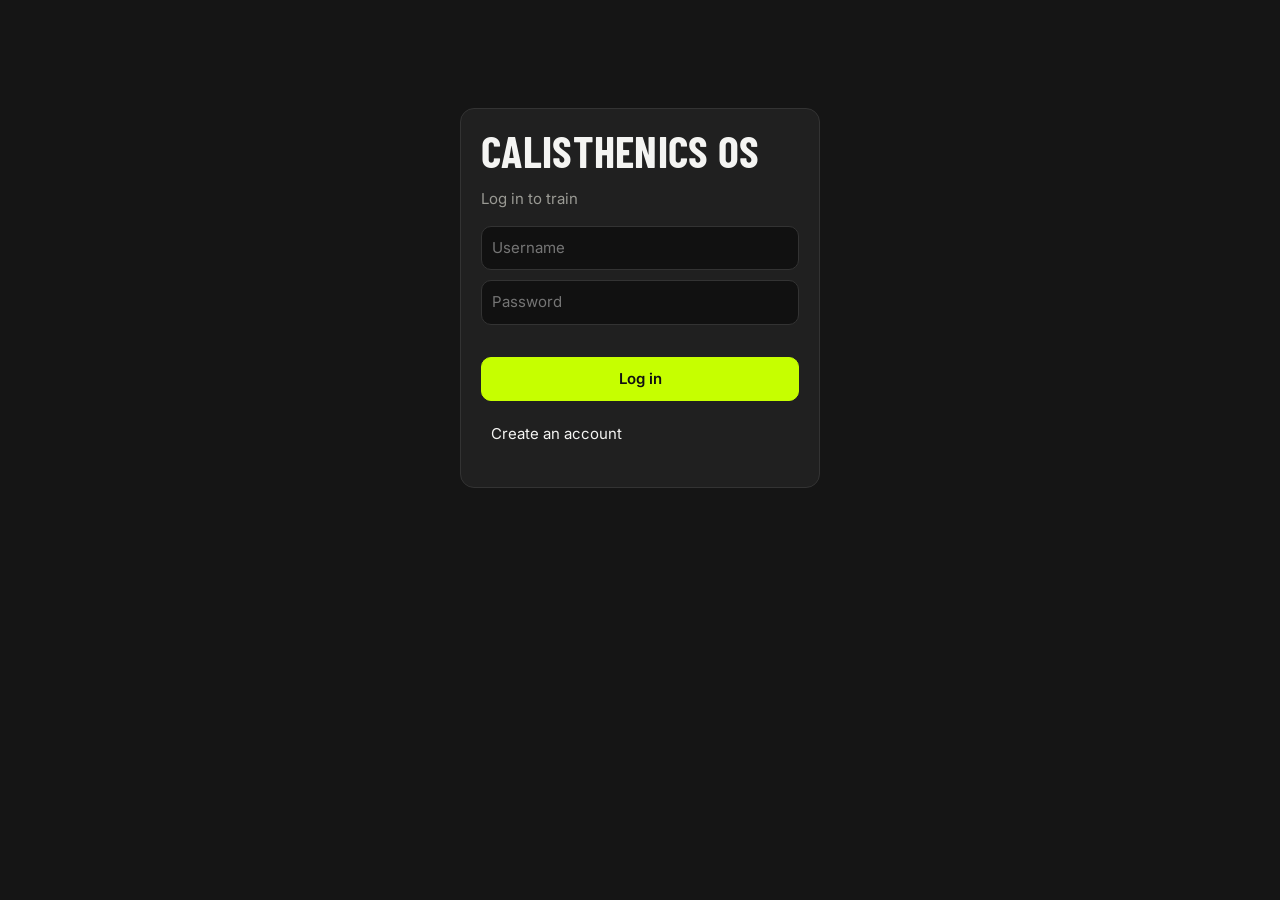
==== index.html @ ed09b79f "add file" ====
<!DOCTYPE html>
<html lang="en"><head><meta charset="utf-8">
<link href="https://fonts.googleapis.com/css2?family=Barlow+Condensed:wght@600;700&family=Inter:wght@400;600&display=swap" rel="stylesheet">
<style>
:root{--bg:#151515;--card:#202020;--line:#333;--tx:#f4f4f2;--mut:#9a9a94;--ac:#c6ff00;--r:14px}
*{box-sizing:border-box}body{margin:0;background:var(--bg);color:var(--tx);font:15px/1.5 Inter,system-ui,sans-serif}
h1,h2,h3{font-family:'Barlow Condensed',Impact,sans-serif;margin:0;letter-spacing:.3px}
h1{font-size:44px;line-height:1}h2{font-size:26px;margin-bottom:12px}
button,input,select,textarea{font:inherit;color:inherit}
button{background:var(--card);border:1px solid var(--line);border-radius:10px;padding:10px 16px;min-height:44px;cursor:pointer;transition:.15s}
button:hover{border-color:var(--ac)}button.p{background:var(--ac);color:#111;border-color:var(--ac);font-weight:600}
button.sm{min-height:36px;padding:4px 10px}button:focus-visible,input:focus-visible,select:focus-visible{outline:2px solid var(--ac);outline-offset:2px}
input,select{background:#111;border:1px solid var(--line);border-radius:10px;padding:10px;min-height:44px;width:100%}
.card{background:var(--card);border:1px solid var(--line);border-radius:var(--r);padding:18px;margin-bottom:14px}
.mut{color:var(--mut)}.grid{display:grid;grid-template-columns:repeat(auto-fit,minmax(130px,1fr));gap:12px}
.stat b{display:block;font:700 34px 'Barlow Condensed',sans-serif;color:var(--ac)}
.bar{height:10px;background:#111;border-radius:9px;overflow:hidden}.bar i{display:block;height:100%;background:var(--ac);transition:width .5s}
#app{display:flex;min-height:100vh}nav{width:210px;padding:20px 12px;border-right:1px solid var(--line);position:sticky;top:0;height:100vh}
nav h3{font-size:24px;color:var(--ac);padding:0 10px 14px}nav button{display:block;width:100%;text-align:left;border:0;background:none;margin-bottom:4px}
nav button.on{background:var(--card);color:var(--ac)}main{flex:1;padding:24px;max-width:900px;margin:0 auto;width:100%}
.ex{display:flex;align-items:center;gap:12px;padding:12px 0;border-top:1px solid var(--line)}
.ck{width:30px;height:30px;border-radius:50%;border:2px solid var(--mut);flex:none;display:grid;place-items:center;background:none;padding:0}
.ck.d{background:var(--ac);border-color:var(--ac);color:#111;font-weight:700}.done{color:var(--mut)}
.week{display:flex;gap:8px;align-items:flex-end;height:90px}.week div{flex:1;text-align:center;font-size:12px}.week i{display:block;background:var(--ac);border-radius:5px 5px 0 0;min-height:3px}
.row{display:grid;grid-template-columns:2fr 1fr 1fr 1fr 1fr;gap:6px;margin-bottom:6px}.row.h{font-size:12px;color:var(--mut)}
.err{color:#ff6b6b;min-height:22px}#auth{max-width:360px;margin:12vh auto;padding:20px}#auth input{margin-bottom:10px}
@media(max-width:700px){#app{flex-direction:column-reverse}nav{width:100%;height:auto;position:fixed;bottom:0;left:0;right:0;display:flex;background:var(--bg);border:0;border-top:1px solid var(--line);padding:6px;z-index:5;overflow-x:auto}
nav h3{display:none}nav button{text-align:center;flex:1;margin:0;font-size:12px;padding:6px 4px}main{padding:16px 14px 90px}h1{font-size:36px}}
@media(prefers-reduced-motion:reduce){*{transition:none!important}}
</style></head><body><div id="root"></div>
<script>
const $=s=>document.querySelector(s),esc=s=>String(s).replace(/[&<>"]/g,c=>({'&':'&amp;','<':'&lt;','>':'&gt;','"':'&quot;'}[c]));
const DAYS=['Mon','Tue','Wed','Thu','Fri','Sat','Sun'];
const iso=d=>d.getFullYear()+'-'+String(d.getMonth()+1).padStart(2,'0')+'-'+String(d.getDate()).padStart(2,'0');
const TODAY=iso(new Date()),TDAY=DAYS[(new Date().getDay()+6)%7];
let S={tok:sessionStorage.getItem('t'),user:null,role:null,view:'Dashboard',routines:[],logs:[],stats:null,users:[],edit:null,reg:false,err:''};
function call(a,d){return new Promise((res,rej)=>google.script.run.withSuccessHandler(r=>{
 if(!r.ok){if(r.error==='SESSION'){out();return rej(new Error('Session expired. Log in again.'))}return rej(new Error(r.error))}res(r.data)}).withFailureHandler(e=>rej(e)).api(a,S.tok,d))}
function out(){S.tok=null;S.user=null;sessionStorage.removeItem('t');render()}
function enter(r){S.tok=r.token;S.user=r.username;S.role=r.role;sessionStorage.setItem('t',r.token);S.err='';load()}
async function load(){try{const[me,ro,lg,st]=await Promise.all([call('me'),call('routines'),call('logs',{date:TODAY}),call('stats',{today:TODAY})]);
 S.user=me.username;S.role=me.role;S.routines=ro;S.logs=lg;S.stats=st;if(S.role==='admin')S.users=await call('admin_users');render()}catch(e){S.err=e.message;render()}}
const todayRoutines=()=>S.routines.filter(r=>r.day===TDAY&&r.exercises.length);
const isDone=(rid,i)=>S.logs.some(l=>l.routineId===rid&&l.idx===i);
function prog(){let t=0,d=0;todayRoutines().forEach(r=>r.exercises.forEach((e,i)=>{t++;if(isDone(r.id,i))d++}));return{t,d,p:t?Math.round(d/t*100):0}}
function render(){
 if(!S.tok){$('#root').innerHTML=`<form id="auth" class="card"><h1>CALISTHENICS OS</h1><p class="mut">${S.reg?'Create your account':'Log in to train'}</p>
 <input name="username" placeholder="Username" autocomplete="username" required><input name="password" type="password" placeholder="Password" autocomplete="${S.reg?'new':'current'}-password" required>
 ${S.reg?'<input name="confirm" type="password" placeholder="Confirm password" required>':''}<div class="err">${esc(S.err)}</div>
 <button class="p" style="width:100%">${S.reg?'Create account':'Log in'}</button><p><button type="button" class="sm" id="sw" style="border:0;background:none">${S.reg?'I have an account':'Create an account'}</button></p></form>`;
 $('#sw').onclick=()=>{S.reg=!S.reg;S.err='';render()};
 $('#auth').onsubmit=async e=>{e.preventDefault();const d=Object.fromEntries(new FormData(e.target));try{enter(await call(S.reg?'register':'login',d))}catch(x){S.err=x.message;render()}};return}
 if(!S.user){$('#root').innerHTML='<main><p class="mut">Loading…</p><p class="err">'+esc(S.err)+'</p></main>';load();return}
 const views=['Dashboard','My Workout','Daily Routine','Profile'].concat(S.role==='admin'?['Admin']:[]);
 $('#root').innerHTML=`<div id="app"><nav><h3>CALISTHENICS OS</h3>${views.map(v=>`<button class="${v===S.view?'on':''}" data-v="${v}">${v}</button>`).join('')}</nav><main>${V[S.view]()}</main></div>`;
 document.querySelectorAll('nav [data-v]').forEach(b=>b.onclick=()=>{S.view=b.dataset.v;S.edit=null;render()});
 document.querySelectorAll('[data-a]').forEach(b=>b.onclick=()=>H[b.dataset.a](b.dataset));
}
const bar=()=>{const p=prog();return`<p>Daily routine: ${p.d} / ${p.t} completed · ${p.p}%</p><div class="bar"><i style="width:${p.p}%"></i></div>`};
const V={
Dashboard(){const h=new Date().getHours(),g=h<12?'Good morning':h<18?'Good afternoon':'Good evening',s=S.stats,rs=todayRoutines();
 const ex=rs.reduce((n,r)=>n+r.exercises.length,0),sets=rs.reduce((n,r)=>n+r.exercises.reduce((a,e)=>a+e.sets,0),0);
 const mx=Math.max(1,...s.week.map(w=>w.n));
 return`<h1>${g}, ${esc(S.user)}</h1><p class="mut">${new Date().toDateString()}. Show up, do the work.</p>
 <div class="card"><h2>${rs.length?esc(rs.map(r=>r.name).join(' + ')):'Rest day'}</h2><p class="mut">${ex} exercises · ${sets} sets · about ${Math.round(sets*2.5)} min</p>${bar()}<p><button class="p" data-a="go">${rs.length?(prog().d?'Continue workout':'Start workout'):'Plan a routine'}</button></p></div>
 <div class="grid">${[['Workouts',s.workouts],['Streak (days)',s.streak],['Training days',s.days],['Total sets',s.sets],['Total reps',s.reps],['Weekly consistency',s.consistency+'%']].map(x=>`<div class="card stat"><b>${x[1]}</b>${x[0]}</div>`).join('')}</div>
 <div class="card"><h2>This week</h2><div class="week">${s.week.map(w=>`<div><i style="height:${w.n/mx*70}px"></i>${DAYS[(new Date(w.date+'T12:00').getDay()+6)%7]}</div>`).join('')}</div></div>`},
'My Workout'(){const rs=todayRoutines();if(!rs.length)return`<h1>My workout</h1><div class="card">Nothing scheduled for ${TDAY}. Assign a routine to this day under Daily Routine.</div>`;
 return`<h1>My workout</h1>${rs.map(r=>`<div class="card"><h2>${esc(r.name)}</h2>${r.exercises.map((e,i)=>`<div class="ex"><button class="ck ${isDone(r.id,i)?'d':''}" data-a="tg" data-r="${r.id}" data-i="${i}" aria-label="Mark ${esc(e.name)} done">${isDone(r.id,i)?'✓':''}</button>
 <div class="${isDone(r.id,i)?'done':''}"><b>${esc(e.name)}</b><br><span class="mut">${e.sets} × ${e.reps}${e.unit==='sec'?' sec':' reps'} · rest ${e.rest}s${e.note?' · '+esc(e.note):''}</span></div></div>`).join('')}</div>`).join('')}<div class="card">${bar()}</div>`},
'Daily Routine'(){const e=S.edit;if(e)return`<h1>Edit routine</h1><div class="card"><input id="rn" value="${esc(e.name)}" placeholder="Routine name"><p><select id="rd"><option value="">No weekday</option>${DAYS.map(d=>`<option ${d===e.day?'selected':''}>${d}</option>`).join('')}</select></p>
 <div class="row h"><span>Exercise</span><span>Sets</span><span>Reps/sec</span><span>Unit</span><span>Rest s</span></div>
 ${e.exercises.map((x,i)=>`<div class="row"><input data-f="name" data-i="${i}" value="${esc(x.name)}"><input data-f="sets" data-i="${i}" type="number" value="${x.sets}"><input data-f="reps" data-i="${i}" type="number" value="${x.reps}">
 <select data-f="unit" data-i="${i}"><option ${x.unit==='reps'?'selected':''}>reps</option><option ${x.unit==='sec'?'selected':''}>sec</option></select><input data-f="rest" data-i="${i}" type="number" value="${x.rest}"></div>
 <div class="row" style="grid-template-columns:1fr auto auto auto"><input data-f="note" data-i="${i}" placeholder="Notes" value="${esc(x.note||'')}"><button class="sm" data-a="up" data-i="${i}" aria-label="Move up">↑</button><button class="sm" data-a="dn" data-i="${i}" aria-label="Move down">↓</button><button class="sm" data-a="rm" data-i="${i}">Remove</button></div>`).join('')}
 <p><button data-a="ax">Add exercise</button> <button class="p" data-a="sv">Save routine</button> <button data-a="cx">Cancel</button></p><div class="err">${esc(S.err)}</div></div>`;
 return`<h1>Daily routine</h1><p><button class="p" data-a="nw">New routine</button></p>${S.routines.map(r=>`<div class="card"><h2>${esc(r.name)}</h2><p class="mut">${r.day||'Unassigned'} · ${r.exercises.length} exercises</p>
 <button class="sm" data-a="ed" data-id="${r.id}">Edit</button> <button class="sm" data-a="dp" data-id="${r.id}">Duplicate</button> <button class="sm" data-a="dl" data-id="${r.id}">Delete</button></div>`).join('')}`},
Profile(){return`<h1>Profile</h1><div class="card"><p>Signed in as <b>${esc(S.user)}</b>${S.role==='admin'?' (admin)':''}</p><input id="np" type="password" placeholder="New password (8+ characters)"><p><button data-a="pw">Change password</button> <button class="p" data-a="lo">Log out</button></p><div class="err">${esc(S.err)}</div></div>`},
Admin(){return`<h1>Admin</h1>${S.users.map(u=>`<div class="card"><b>${esc(u.username)}</b> <span class="mut">${u.role} · ${u.sets} logged exercises · ${u.active?'active':'deactivated'}</span>${u.role==='admin'?'':`<p><button class="sm" data-a="ac" data-u="${esc(u.username)}" data-on="${u.active?'':'1'}">${u.active?'Deactivate':'Activate'}</button> <button class="sm" data-a="rp" data-u="${esc(u.username)}">Reset password</button></p>`}</div>`).join('')}
 <p class="mut">Default templates for new users live in the Routines sheet under username _template.</p>`}};
function grab(){if(!S.edit)return;S.edit.name=$('#rn').value;S.edit.day=$('#rd').value;document.querySelectorAll('[data-f]').forEach(i=>S.edit.exercises[+i.dataset.i][i.dataset.f]=i.type==='number'?+i.value:i.value)}
const H={
go(){S.view=todayRoutines().length?'My Workout':'Daily Routine';render()},
async tg(d){try{await call('toggle',{date:TODAY,routineId:d.r,idx:+d.i});S.logs=await call('logs',{date:TODAY});S.stats=await call('stats',{today:TODAY});render()}catch(e){alert(e.message)}},
nw(){S.edit={name:'New routine',day:'',exercises:[{name:'Push-ups',sets:3,reps:10,unit:'reps',rest:60,note:''}]};S.err='';render()},
ed(d){S.edit=JSON.parse(JSON.stringify(S.routines.find(r=>r.id===d.id)));S.err='';render()},
ax(){grab();S.edit.exercises.push({name:'',sets:3,reps:10,unit:'reps',rest:60,note:''});render()},
rm(d){grab();S.edit.exercises.splice(+d.i,1);render()},
up(d){grab();const a=S.edit.exercises,i=+d.i;if(i>0)[a[i-1],a[i]]=[a[i],a[i-1]];render()},
dn(d){grab();const a=S.edit.exercises,i=+d.i;if(i<a.length-1)[a[i+1],a[i]]=[a[i],a[i+1]];render()},
cx(){S.edit=null;render()},
async sv(){grab();try{await call('routine_save',S.edit);S.edit=null;await load()}catch(e){S.err=e.message;render()}},
async dp(d){await call('routine_duplicate',{id:d.id});load()},
async dl(d){if(confirm('Delete this routine?')){await call('routine_delete',{id:d.id});load()}},
async lo(){try{await call('logout')}catch(e){}out()},
async pw(){try{await call('change_pw',{password:$('#np').value});S.err='Password changed.'}catch(e){S.err=e.message}render()},
async ac(d){await call('admin_active',{username:d.u,active:!!d.on});load()},
async rp(d){const p=prompt('New password for '+d.u+' (8+ characters)');if(p){try{await call('admin_reset',{username:d.u,password:p});alert('Password reset.')}catch(e){alert(e.message)}}}};
S.tok?load():render();
</script></body></html>
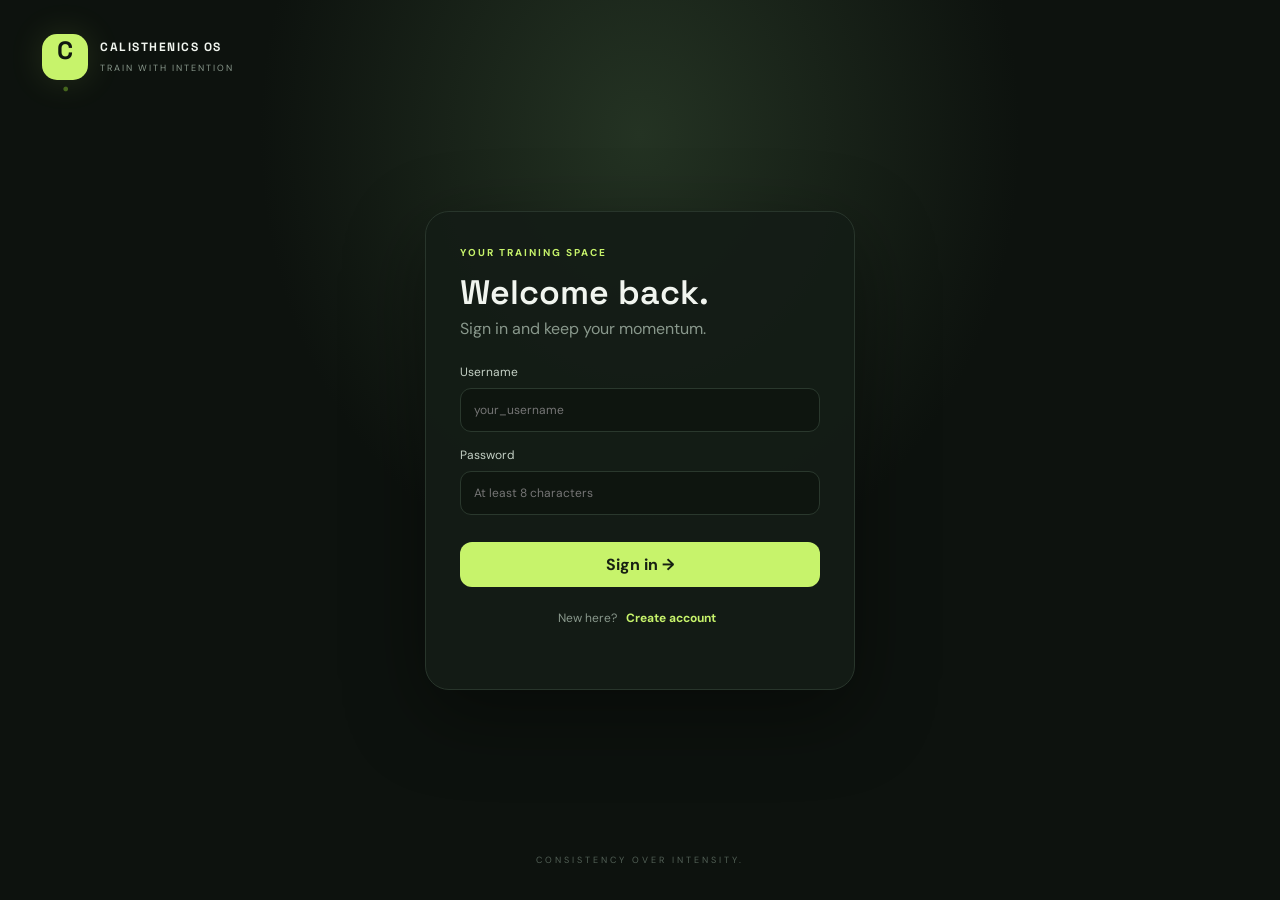
==== commit 1c02cf82: "new project" ====
--- a/index.html
+++ b/index.html
@@ -1,101 +1,62 @@
-<!DOCTYPE html>
-<html lang="en"><head><meta charset="utf-8">
-<link href="https://fonts.googleapis.com/css2?family=Barlow+Condensed:wght@600;700&family=Inter:wght@400;600&display=swap" rel="stylesheet">
-<style>
-:root{--bg:#151515;--card:#202020;--line:#333;--tx:#f4f4f2;--mut:#9a9a94;--ac:#c6ff00;--r:14px}
-*{box-sizing:border-box}body{margin:0;background:var(--bg);color:var(--tx);font:15px/1.5 Inter,system-ui,sans-serif}
-h1,h2,h3{font-family:'Barlow Condensed',Impact,sans-serif;margin:0;letter-spacing:.3px}
-h1{font-size:44px;line-height:1}h2{font-size:26px;margin-bottom:12px}
-button,input,select,textarea{font:inherit;color:inherit}
-button{background:var(--card);border:1px solid var(--line);border-radius:10px;padding:10px 16px;min-height:44px;cursor:pointer;transition:.15s}
-button:hover{border-color:var(--ac)}button.p{background:var(--ac);color:#111;border-color:var(--ac);font-weight:600}
-button.sm{min-height:36px;padding:4px 10px}button:focus-visible,input:focus-visible,select:focus-visible{outline:2px solid var(--ac);outline-offset:2px}
-input,select{background:#111;border:1px solid var(--line);border-radius:10px;padding:10px;min-height:44px;width:100%}
-.card{background:var(--card);border:1px solid var(--line);border-radius:var(--r);padding:18px;margin-bottom:14px}
-.mut{color:var(--mut)}.grid{display:grid;grid-template-columns:repeat(auto-fit,minmax(130px,1fr));gap:12px}
-.stat b{display:block;font:700 34px 'Barlow Condensed',sans-serif;color:var(--ac)}
-.bar{height:10px;background:#111;border-radius:9px;overflow:hidden}.bar i{display:block;height:100%;background:var(--ac);transition:width .5s}
-#app{display:flex;min-height:100vh}nav{width:210px;padding:20px 12px;border-right:1px solid var(--line);position:sticky;top:0;height:100vh}
-nav h3{font-size:24px;color:var(--ac);padding:0 10px 14px}nav button{display:block;width:100%;text-align:left;border:0;background:none;margin-bottom:4px}
-nav button.on{background:var(--card);color:var(--ac)}main{flex:1;padding:24px;max-width:900px;margin:0 auto;width:100%}
-.ex{display:flex;align-items:center;gap:12px;padding:12px 0;border-top:1px solid var(--line)}
-.ck{width:30px;height:30px;border-radius:50%;border:2px solid var(--mut);flex:none;display:grid;place-items:center;background:none;padding:0}
-.ck.d{background:var(--ac);border-color:var(--ac);color:#111;font-weight:700}.done{color:var(--mut)}
-.week{display:flex;gap:8px;align-items:flex-end;height:90px}.week div{flex:1;text-align:center;font-size:12px}.week i{display:block;background:var(--ac);border-radius:5px 5px 0 0;min-height:3px}
-.row{display:grid;grid-template-columns:2fr 1fr 1fr 1fr 1fr;gap:6px;margin-bottom:6px}.row.h{font-size:12px;color:var(--mut)}
-.err{color:#ff6b6b;min-height:22px}#auth{max-width:360px;margin:12vh auto;padding:20px}#auth input{margin-bottom:10px}
-@media(max-width:700px){#app{flex-direction:column-reverse}nav{width:100%;height:auto;position:fixed;bottom:0;left:0;right:0;display:flex;background:var(--bg);border:0;border-top:1px solid var(--line);padding:6px;z-index:5;overflow-x:auto}
-nav h3{display:none}nav button{text-align:center;flex:1;margin:0;font-size:12px;padding:6px 4px}main{padding:16px 14px 90px}h1{font-size:36px}}
-@media(prefers-reduced-motion:reduce){*{transition:none!important}}
-</style></head><body><div id="root"></div>
-<script>
-const $=s=>document.querySelector(s),esc=s=>String(s).replace(/[&<>"]/g,c=>({'&':'&amp;','<':'&lt;','>':'&gt;','"':'&quot;'}[c]));
-const DAYS=['Mon','Tue','Wed','Thu','Fri','Sat','Sun'];
-const iso=d=>d.getFullYear()+'-'+String(d.getMonth()+1).padStart(2,'0')+'-'+String(d.getDate()).padStart(2,'0');
-const TODAY=iso(new Date()),TDAY=DAYS[(new Date().getDay()+6)%7];
-let S={tok:sessionStorage.getItem('t'),user:null,role:null,view:'Dashboard',routines:[],logs:[],stats:null,users:[],edit:null,reg:false,err:''};
-function call(a,d){return new Promise((res,rej)=>google.script.run.withSuccessHandler(r=>{
- if(!r.ok){if(r.error==='SESSION'){out();return rej(new Error('Session expired. Log in again.'))}return rej(new Error(r.error))}res(r.data)}).withFailureHandler(e=>rej(e)).api(a,S.tok,d))}
-function out(){S.tok=null;S.user=null;sessionStorage.removeItem('t');render()}
-function enter(r){S.tok=r.token;S.user=r.username;S.role=r.role;sessionStorage.setItem('t',r.token);S.err='';load()}
-async function load(){try{const[me,ro,lg,st]=await Promise.all([call('me'),call('routines'),call('logs',{date:TODAY}),call('stats',{today:TODAY})]);
- S.user=me.username;S.role=me.role;S.routines=ro;S.logs=lg;S.stats=st;if(S.role==='admin')S.users=await call('admin_users');render()}catch(e){S.err=e.message;render()}}
-const todayRoutines=()=>S.routines.filter(r=>r.day===TDAY&&r.exercises.length);
-const isDone=(rid,i)=>S.logs.some(l=>l.routineId===rid&&l.idx===i);
-function prog(){let t=0,d=0;todayRoutines().forEach(r=>r.exercises.forEach((e,i)=>{t++;if(isDone(r.id,i))d++}));return{t,d,p:t?Math.round(d/t*100):0}}
-function render(){
- if(!S.tok){$('#root').innerHTML=`<form id="auth" class="card"><h1>CALISTHENICS OS</h1><p class="mut">${S.reg?'Create your account':'Log in to train'}</p>
- <input name="username" placeholder="Username" autocomplete="username" required><input name="password" type="password" placeholder="Password" autocomplete="${S.reg?'new':'current'}-password" required>
- ${S.reg?'<input name="confirm" type="password" placeholder="Confirm password" required>':''}<div class="err">${esc(S.err)}</div>
- <button class="p" style="width:100%">${S.reg?'Create account':'Log in'}</button><p><button type="button" class="sm" id="sw" style="border:0;background:none">${S.reg?'I have an account':'Create an account'}</button></p></form>`;
- $('#sw').onclick=()=>{S.reg=!S.reg;S.err='';render()};
- $('#auth').onsubmit=async e=>{e.preventDefault();const d=Object.fromEntries(new FormData(e.target));try{enter(await call(S.reg?'register':'login',d))}catch(x){S.err=x.message;render()}};return}
- if(!S.user){$('#root').innerHTML='<main><p class="mut">Loading…</p><p class="err">'+esc(S.err)+'</p></main>';load();return}
- const views=['Dashboard','My Workout','Daily Routine','Profile'].concat(S.role==='admin'?['Admin']:[]);
- $('#root').innerHTML=`<div id="app"><nav><h3>CALISTHENICS OS</h3>${views.map(v=>`<button class="${v===S.view?'on':''}" data-v="${v}">${v}</button>`).join('')}</nav><main>${V[S.view]()}</main></div>`;
- document.querySelectorAll('nav [data-v]').forEach(b=>b.onclick=()=>{S.view=b.dataset.v;S.edit=null;render()});
- document.querySelectorAll('[data-a]').forEach(b=>b.onclick=()=>H[b.dataset.a](b.dataset));
-}
-const bar=()=>{const p=prog();return`<p>Daily routine: ${p.d} / ${p.t} completed · ${p.p}%</p><div class="bar"><i style="width:${p.p}%"></i></div>`};
-const V={
-Dashboard(){const h=new Date().getHours(),g=h<12?'Good morning':h<18?'Good afternoon':'Good evening',s=S.stats,rs=todayRoutines();
- const ex=rs.reduce((n,r)=>n+r.exercises.length,0),sets=rs.reduce((n,r)=>n+r.exercises.reduce((a,e)=>a+e.sets,0),0);
- const mx=Math.max(1,...s.week.map(w=>w.n));
- return`<h1>${g}, ${esc(S.user)}</h1><p class="mut">${new Date().toDateString()}. Show up, do the work.</p>
- <div class="card"><h2>${rs.length?esc(rs.map(r=>r.name).join(' + ')):'Rest day'}</h2><p class="mut">${ex} exercises · ${sets} sets · about ${Math.round(sets*2.5)} min</p>${bar()}<p><button class="p" data-a="go">${rs.length?(prog().d?'Continue workout':'Start workout'):'Plan a routine'}</button></p></div>
- <div class="grid">${[['Workouts',s.workouts],['Streak (days)',s.streak],['Training days',s.days],['Total sets',s.sets],['Total reps',s.reps],['Weekly consistency',s.consistency+'%']].map(x=>`<div class="card stat"><b>${x[1]}</b>${x[0]}</div>`).join('')}</div>
- <div class="card"><h2>This week</h2><div class="week">${s.week.map(w=>`<div><i style="height:${w.n/mx*70}px"></i>${DAYS[(new Date(w.date+'T12:00').getDay()+6)%7]}</div>`).join('')}</div></div>`},
-'My Workout'(){const rs=todayRoutines();if(!rs.length)return`<h1>My workout</h1><div class="card">Nothing scheduled for ${TDAY}. Assign a routine to this day under Daily Routine.</div>`;
- return`<h1>My workout</h1>${rs.map(r=>`<div class="card"><h2>${esc(r.name)}</h2>${r.exercises.map((e,i)=>`<div class="ex"><button class="ck ${isDone(r.id,i)?'d':''}" data-a="tg" data-r="${r.id}" data-i="${i}" aria-label="Mark ${esc(e.name)} done">${isDone(r.id,i)?'✓':''}</button>
- <div class="${isDone(r.id,i)?'done':''}"><b>${esc(e.name)}</b><br><span class="mut">${e.sets} × ${e.reps}${e.unit==='sec'?' sec':' reps'} · rest ${e.rest}s${e.note?' · '+esc(e.note):''}</span></div></div>`).join('')}</div>`).join('')}<div class="card">${bar()}</div>`},
-'Daily Routine'(){const e=S.edit;if(e)return`<h1>Edit routine</h1><div class="card"><input id="rn" value="${esc(e.name)}" placeholder="Routine name"><p><select id="rd"><option value="">No weekday</option>${DAYS.map(d=>`<option ${d===e.day?'selected':''}>${d}</option>`).join('')}</select></p>
- <div class="row h"><span>Exercise</span><span>Sets</span><span>Reps/sec</span><span>Unit</span><span>Rest s</span></div>
- ${e.exercises.map((x,i)=>`<div class="row"><input data-f="name" data-i="${i}" value="${esc(x.name)}"><input data-f="sets" data-i="${i}" type="number" value="${x.sets}"><input data-f="reps" data-i="${i}" type="number" value="${x.reps}">
- <select data-f="unit" data-i="${i}"><option ${x.unit==='reps'?'selected':''}>reps</option><option ${x.unit==='sec'?'selected':''}>sec</option></select><input data-f="rest" data-i="${i}" type="number" value="${x.rest}"></div>
- <div class="row" style="grid-template-columns:1fr auto auto auto"><input data-f="note" data-i="${i}" placeholder="Notes" value="${esc(x.note||'')}"><button class="sm" data-a="up" data-i="${i}" aria-label="Move up">↑</button><button class="sm" data-a="dn" data-i="${i}" aria-label="Move down">↓</button><button class="sm" data-a="rm" data-i="${i}">Remove</button></div>`).join('')}
- <p><button data-a="ax">Add exercise</button> <button class="p" data-a="sv">Save routine</button> <button data-a="cx">Cancel</button></p><div class="err">${esc(S.err)}</div></div>`;
- return`<h1>Daily routine</h1><p><button class="p" data-a="nw">New routine</button></p>${S.routines.map(r=>`<div class="card"><h2>${esc(r.name)}</h2><p class="mut">${r.day||'Unassigned'} · ${r.exercises.length} exercises</p>
- <button class="sm" data-a="ed" data-id="${r.id}">Edit</button> <button class="sm" data-a="dp" data-id="${r.id}">Duplicate</button> <button class="sm" data-a="dl" data-id="${r.id}">Delete</button></div>`).join('')}`},
-Profile(){return`<h1>Profile</h1><div class="card"><p>Signed in as <b>${esc(S.user)}</b>${S.role==='admin'?' (admin)':''}</p><input id="np" type="password" placeholder="New password (8+ characters)"><p><button data-a="pw">Change password</button> <button class="p" data-a="lo">Log out</button></p><div class="err">${esc(S.err)}</div></div>`},
-Admin(){return`<h1>Admin</h1>${S.users.map(u=>`<div class="card"><b>${esc(u.username)}</b> <span class="mut">${u.role} · ${u.sets} logged exercises · ${u.active?'active':'deactivated'}</span>${u.role==='admin'?'':`<p><button class="sm" data-a="ac" data-u="${esc(u.username)}" data-on="${u.active?'':'1'}">${u.active?'Deactivate':'Activate'}</button> <button class="sm" data-a="rp" data-u="${esc(u.username)}">Reset password</button></p>`}</div>`).join('')}
- <p class="mut">Default templates for new users live in the Routines sheet under username _template.</p>`}};
-function grab(){if(!S.edit)return;S.edit.name=$('#rn').value;S.edit.day=$('#rd').value;document.querySelectorAll('[data-f]').forEach(i=>S.edit.exercises[+i.dataset.i][i.dataset.f]=i.type==='number'?+i.value:i.value)}
-const H={
-go(){S.view=todayRoutines().length?'My Workout':'Daily Routine';render()},
-async tg(d){try{await call('toggle',{date:TODAY,routineId:d.r,idx:+d.i});S.logs=await call('logs',{date:TODAY});S.stats=await call('stats',{today:TODAY});render()}catch(e){alert(e.message)}},
-nw(){S.edit={name:'New routine',day:'',exercises:[{name:'Push-ups',sets:3,reps:10,unit:'reps',rest:60,note:''}]};S.err='';render()},
-ed(d){S.edit=JSON.parse(JSON.stringify(S.routines.find(r=>r.id===d.id)));S.err='';render()},
-ax(){grab();S.edit.exercises.push({name:'',sets:3,reps:10,unit:'reps',rest:60,note:''});render()},
-rm(d){grab();S.edit.exercises.splice(+d.i,1);render()},
-up(d){grab();const a=S.edit.exercises,i=+d.i;if(i>0)[a[i-1],a[i]]=[a[i],a[i-1]];render()},
-dn(d){grab();const a=S.edit.exercises,i=+d.i;if(i<a.length-1)[a[i+1],a[i]]=[a[i],a[i+1]];render()},
-cx(){S.edit=null;render()},
-async sv(){grab();try{await call('routine_save',S.edit);S.edit=null;await load()}catch(e){S.err=e.message;render()}},
-async dp(d){await call('routine_duplicate',{id:d.id});load()},
-async dl(d){if(confirm('Delete this routine?')){await call('routine_delete',{id:d.id});load()}},
-async lo(){try{await call('logout')}catch(e){}out()},
-async pw(){try{await call('change_pw',{password:$('#np').value});S.err='Password changed.'}catch(e){S.err=e.message}render()},
-async ac(d){await call('admin_active',{username:d.u,active:!!d.on});load()},
-async rp(d){const p=prompt('New password for '+d.u+' (8+ characters)');if(p){try{await call('admin_reset',{username:d.u,password:p});alert('Password reset.')}catch(e){alert(e.message)}}}};
-S.tok?load():render();
-</script></body></html>+<!doctype html>
+<html lang="en">
+<head>
+  <meta charset="UTF-8">
+  <meta name="viewport" content="width=device-width, initial-scale=1">
+  <meta name="theme-color" content="#0d120e">
+  <meta name="description" content="Calisthenics OS — your personal training command center.">
+  <title>Calisthenics OS</title>
+  <link rel="preconnect" href="https://fonts.googleapis.com">
+  <link rel="preconnect" href="https://fonts.gstatic.com" crossorigin>
+  <link href="css/style.css" rel="stylesheet">
+</head>
+<body>
+  <div id="boot" class="boot-screen">
+    <div class="boot-mark">C<span>.</span></div>
+    <div class="loader"></div>
+    <p>BUILDING YOUR MOMENTUM</p>
+  </div>
+
+  <section id="authView" class="auth-wrap hidden">
+    <div class="auth-brand"><div class="brand-mark">C<span>.</span></div><div><b>CALISTHENICS OS</b><small>TRAIN WITH INTENTION</small></div></div>
+    <div class="auth-card">
+      <div class="eyebrow">YOUR TRAINING SPACE</div>
+      <h1 id="authTitle">Welcome back.</h1>
+      <p class="muted" id="authSubtitle">Sign in and keep your momentum.</p>
+      <form id="authForm">
+        <label>Username<input id="authUsername" autocomplete="username" minlength="3" required placeholder="your_username"></label>
+        <label>Password<input id="authPassword" type="password" autocomplete="current-password" minlength="8" required placeholder="At least 8 characters"></label>
+        <label id="confirmWrap" class="hidden">Confirm password<input id="authConfirm" type="password" minlength="8" placeholder="Repeat password"></label>
+        <button class="btn primary full" id="authSubmit">Sign in <span>→</span></button>
+      </form>
+      <p class="auth-switch"><span id="switchText">New here?</span> <button class="text-btn" id="switchAuth" type="button">Create account</button></p>
+      <div id="authError" class="error-text"></div>
+    </div>
+    <p class="auth-foot">CONSISTENCY OVER INTENSITY.</p>
+  </section>
+
+  <div id="appView" class="app-shell hidden">
+    <aside class="sidebar">
+      <div class="side-brand"><div class="brand-mark">C<span>.</span></div><div><b>CALISTHENICS</b><small>OS / TRAINING</small></div></div>
+      <div class="side-label">WORKSPACE</div>
+      <nav id="mainNav">
+        <button class="nav-item active" data-page="dashboard"><i>⌂</i> Dashboard</button>
+        <button class="nav-item" data-page="routines"><i>▤</i> My routines</button>
+        <button class="nav-item" data-page="workout"><i>◎</i> Workout log</button>
+        <button class="nav-item" data-page="progression"><i>↗</i> Progression</button>
+        <button class="nav-item" data-page="history"><i>◷</i> History</button>
+        <button class="nav-item" data-page="friends"><i>♧</i> Friends <span id="friendBadge" class="nav-badge hidden">0</span></button>
+      </nav>
+      <div class="sidebar-bottom"><div class="mini-profile"><div class="avatar" id="sideAvatar">U</div><div class="profile-meta"><b id="sideName">Athlete</b><small>MEMBER</small></div><button id="logoutBtn" class="icon-btn" title="Log out">↗</button></div></div>
+    </aside>
+    <main class="main-area">
+      <header class="topbar"><button id="mobileMenu" class="icon-btn mobile-only">☰</button><div><div class="eyebrow" id="topEyebrow">OVERVIEW</div><div class="top-title" id="topTitle">Dashboard</div></div><div class="top-actions"><span class="live-dot"></span><span class="muted tiny">SYNCED</span><div class="avatar small" id="topAvatar">U</div></div></header>
+      <div id="pageContent" class="page-content"></div>
+    </main>
+  </div>
+  <div id="toast" class="toast"></div>
+  <div id="modalRoot"></div>
+  <script src="js/config.js" defer></script>
+  <script src="js/app.js" defer></script>
+</body>
+</html>
--- a/css/style.css
+++ b/css/style.css
@@ -0,0 +1,5 @@
+@import url('https://fonts.googleapis.com/css2?family=DM+Sans:wght@400;500;600;700&family=Space+Grotesk:wght@400;500;600;700&display=swap');
+:root{--bg:#0d120e;--panel:#141c16;--panel2:#1a241c;--line:#28352b;--text:#f1f5ef;--muted:#89988c;--lime:#c7f36b;--lime2:#a9dc4e;--red:#ff7777;--radius:18px}
+*{box-sizing:border-box}body{margin:0;background:var(--bg);color:var(--text);font-family:'DM Sans',sans-serif;min-height:100vh}button,input,select,textarea{font:inherit}button{cursor:pointer}.hidden{display:none!important}.muted{color:var(--muted)}.tiny{font-size:11px}.eyebrow{font-size:10px;letter-spacing:2px;color:var(--lime);font-weight:700}.boot-screen{position:fixed;inset:0;z-index:99;background:#0d120e;display:flex;align-items:center;justify-content:center;flex-direction:column;gap:18px;transition:opacity .45s}.boot-mark,.brand-mark{width:46px;height:46px;border-radius:15px;background:var(--lime);color:#101710;display:grid;place-items:center;font:700 25px 'Space Grotesk';box-shadow:0 0 35px #c7f36b22}.boot-mark span,.brand-mark span{color:#45651d}.boot-screen p{font-size:9px;letter-spacing:2.5px;color:var(--muted)}.loader{width:90px;height:3px;background:#273328;border-radius:9px;overflow:hidden}.loader:after{content:'';display:block;height:100%;width:45%;background:var(--lime);animation:load 1s infinite ease-in-out}@keyframes load{from{transform:translateX(-110%)}to{transform:translateX(230%)}}.auth-wrap{min-height:100vh;display:grid;place-items:center;padding:28px;background:radial-gradient(ellipse at 50% 15%,#243323 0,transparent 42%)}.auth-brand{position:absolute;top:34px;left:42px;display:flex;align-items:center;gap:12px}.auth-brand b,.side-brand b{font:700 12px 'Space Grotesk';letter-spacing:1.5px;display:block}.auth-brand small,.side-brand small{font-size:9px;color:var(--muted);letter-spacing:2px}.auth-card{width:min(430px,100%);background:#141c16eF;border:1px solid var(--line);border-radius:24px;padding:34px;box-shadow:0 25px 80px #0006;animation:rise .55s both}.auth-card h1{font:600 34px 'Space Grotesk';margin:12px 0 4px}.auth-card>p{margin:0 0 25px}.auth-card label,.field{display:block;color:#c4d0c5;font-size:12px;margin:15px 0}.auth-card input,.field input,.field select,.field textarea,.inline-input{width:100%;margin-top:8px;background:#0e150f;border:1px solid #2a382d;border-radius:11px;padding:13px;color:var(--text);outline:none}.auth-card input:focus,.field input:focus,.field select:focus,.field textarea:focus{border-color:var(--lime);box-shadow:0 0 0 3px #c7f36b12}.btn{border:0;border-radius:12px;padding:12px 16px;font-weight:700;transition:transform .2s,filter .2s}.btn:hover{transform:translateY(-2px);filter:brightness(1.08)}.primary{background:var(--lime);color:#172012}.secondary{background:#253329;color:var(--text);border:1px solid #35463a}.danger{background:#482a2a;color:#ffb4b4}.full{width:100%;margin-top:12px}.auth-switch{text-align:center;margin:22px 0 0!important;font-size:12px;color:var(--muted)}.text-btn{border:0;background:none;color:var(--lime);font-weight:700}.error-text{color:var(--red);font-size:12px;margin-top:12px;min-height:16px}.auth-foot{position:absolute;bottom:25px;font-size:9px;letter-spacing:3px;color:#536157}.app-shell{display:flex;min-height:100vh;animation:fade .4s}.sidebar{width:245px;background:#101711;border-right:1px solid var(--line);padding:26px 16px;display:flex;flex-direction:column;flex-shrink:0}.side-brand{display:flex;align-items:center;gap:11px;padding:0 9px 42px}.side-label{font-size:9px;color:#68766b;letter-spacing:2px;padding:0 12px 12px;font-weight:700}.sidebar nav{display:grid;gap:6px}.nav-item{position:relative;display:flex;align-items:center;gap:13px;border:0;background:transparent;color:#91a095;padding:13px 14px;border-radius:11px;text-align:left;font-size:13px}.nav-item i{font-style:normal;font-size:18px;width:18px;text-align:center}.nav-item:hover,.nav-item.active{background:#202d22;color:var(--lime)}.nav-item.active:before{content:'';position:absolute;left:-16px;width:3px;height:22px;background:var(--lime);border-radius:0 5px 5px 0}.nav-badge{margin-left:auto;background:var(--lime);color:#101710;border-radius:20px;padding:2px 7px;font-size:10px}.sidebar-bottom{margin-top:auto}.mini-profile{border-top:1px solid var(--line);padding:18px 4px 0;display:flex;align-items:center;gap:10px}.avatar{width:36px;height:36px;border-radius:12px;background:#2b3b2d;color:var(--lime);display:grid;place-items:center;font-weight:700}.avatar.small{width:32px;height:32px;border-radius:50%}.profile-meta{display:grid;gap:3px;flex:1;min-width:0}.profile-meta b{font-size:12px;overflow:hidden;text-overflow:ellipsis}.profile-meta small{font-size:9px;color:var(--muted);letter-spacing:1px}.icon-btn{border:0;background:transparent;color:var(--muted);font-size:18px;padding:7px;border-radius:9px}.icon-btn:hover{background:#263329;color:var(--lime)}.main-area{min-width:0;flex:1}.topbar{height:83px;border-bottom:1px solid var(--line);display:flex;align-items:center;padding:0 38px;gap:16px;position:sticky;top:0;background:#0d120eeF;backdrop-filter:blur(18px);z-index:5}.top-title{font:600 18px 'Space Grotesk';margin-top:3px}.top-actions{margin-left:auto;display:flex;align-items:center;gap:9px}.live-dot{width:7px;height:7px;border-radius:50%;background:var(--lime);box-shadow:0 0 12px var(--lime)}.page-content{padding:30px 38px 70px;max-width:1440px;margin:auto;animation:rise .35s both}.welcome-row{display:flex;align-items:flex-end;justify-content:space-between;gap:20px;margin-bottom:25px}.welcome-row h1{font:600 clamp(25px,3vw,36px) 'Space Grotesk';margin:8px 0}.welcome-row p{margin:0;color:var(--muted);font-size:13px}.grid{display:grid;gap:16px}.stats-grid{grid-template-columns:repeat(4,minmax(0,1fr));margin-bottom:18px}.card{background:var(--panel);border:1px solid var(--line);border-radius:var(--radius);padding:20px;min-width:0}.stat-card{padding:19px}.stat-head{display:flex;justify-content:space-between;color:var(--muted);font-size:11px}.stat-value{font:600 30px 'Space Grotesk';margin:14px 0 3px}.stat-note{font-size:10px;color:var(--muted)}.stat-icon{width:32px;height:32px;display:grid;place-items:center;background:#29382a;border-radius:10px;color:var(--lime);font-size:17px}.content-grid{grid-template-columns:minmax(0,1.55fr) minmax(270px,.85fr)}.card-title{display:flex;justify-content:space-between;align-items:center;gap:12px;margin-bottom:18px}.card-title h3{font:600 16px 'Space Grotesk';margin:0}.card-title p{margin:4px 0 0;font-size:11px;color:var(--muted)}.routine-list{display:grid;gap:8px}.routine-row{display:flex;align-items:center;gap:12px;padding:12px;border:1px solid #263329;border-radius:12px}.routine-check{width:25px;height:25px;border:1px solid #526153;border-radius:50%;display:grid;place-items:center;color:var(--lime);flex-shrink:0}.routine-row.done .routine-check{background:var(--lime);color:#172012;border-color:var(--lime)}.routine-info{flex:1;min-width:0}.routine-info b{display:block;font-size:12px}.routine-info small{color:var(--muted);font-size:10px}.progress-track{height:7px;background:#2a362c;border-radius:9px;overflow:hidden}.progress-fill{height:100%;background:var(--lime);border-radius:9px;transition:width .5s}.progress-caption{display:flex;justify-content:space-between;font-size:10px;color:var(--muted);margin:15px 0 8px}.skill-row{margin:14px 0}.skill-row>div:first-child{display:flex;justify-content:space-between;font-size:11px;margin-bottom:8px}.section-head{display:flex;align-items:center;justify-content:space-between;gap:16px;margin-bottom:22px}.section-head h1{font:600 28px 'Space Grotesk';margin:5px 0}.section-head p{font-size:12px;color:var(--muted);margin:0}.routine-cards{grid-template-columns:repeat(2,minmax(0,1fr))}.routine-card h3{font:600 17px 'Space Grotesk';margin:0 0 5px}.routine-card .muted{font-size:11px}.exercise-line{padding:11px 0;border-bottom:1px solid #27332a;display:flex;justify-content:space-between;gap:10px;font-size:12px}.exercise-line:last-child{border:0}.pill{font-size:9px;padding:5px 8px;border-radius:30px;background:#26382a;color:var(--lime);letter-spacing:.5px}.actions{display:flex;gap:8px;flex-wrap:wrap;margin-top:15px}.small-btn{font-size:11px;padding:8px 11px;border-radius:9px}.empty{padding:38px 18px;text-align:center;color:var(--muted);border:1px dashed #354337;border-radius:14px;font-size:12px}.table{width:100%;border-collapse:collapse;font-size:12px}.table th{text-align:left;color:var(--muted);font-size:9px;letter-spacing:1px;padding:11px;border-bottom:1px solid var(--line)}.table td{padding:13px 11px;border-bottom:1px solid #243027}.friend-row{display:flex;align-items:center;gap:12px;padding:13px 0;border-bottom:1px solid #29352b}.friend-row:last-child{border:0}.friend-info{flex:1}.friend-info b{font-size:12px;display:block}.friend-info small{font-size:10px;color:var(--muted)}.presence{width:7px;height:7px;border-radius:50%;background:#68756b;display:inline-block;margin-right:5px}.presence.online{background:var(--lime);box-shadow:0 0 8px #c7f36b88}.presence.workout{background:#5bb9ff;box-shadow:0 0 8px #5bb9ff88}.modal-backdrop{position:fixed;inset:0;background:#0009;backdrop-filter:blur(5px);z-index:20;display:grid;place-items:center;padding:18px;animation:fade .2s}.modal{width:min(560px,100%);max-height:88vh;overflow:auto;background:#151e17;border:1px solid #344337;border-radius:20px;padding:24px;box-shadow:0 30px 100px #0009;animation:rise .25s}.modal h2{font:600 21px 'Space Grotesk';margin:0 0 18px}.modal-actions{display:flex;justify-content:flex-end;gap:8px;margin-top:20px}.form-grid{display:grid;grid-template-columns:1fr 1fr;gap:0 12px}.field textarea{min-height:75px;resize:vertical}.exercise-editor{border:1px solid #2b392e;border-radius:12px;padding:12px;margin:12px 0}.exercise-editor-head{display:flex;justify-content:space-between;align-items:center;font-size:12px;margin-bottom:8px}.toast{position:fixed;bottom:24px;left:50%;transform:translate(-50%,20px);opacity:0;pointer-events:none;background:#d0f783;color:#14200f;padding:12px 18px;border-radius:12px;font-size:12px;font-weight:700;z-index:50;transition:.25s;box-shadow:0 12px 40px #0006}.toast.show{opacity:1;transform:translate(-50%,0)}.mobile-only{display:none}.muted-block{color:var(--muted);font-size:12px;line-height:1.6}.workout-exercise{padding:15px 0;border-bottom:1px solid var(--line)}.workout-exercise h4{margin:0 0 10px;font:600 14px 'Space Grotesk'}.set-inputs{display:grid;grid-template-columns:repeat(4,1fr);gap:7px}.set-inputs input{width:100%;min-width:0;background:#0d140f;color:white;border:1px solid #334136;border-radius:8px;padding:9px;font-size:11px}.search-row{display:flex;gap:8px}.search-row input{flex:1;min-width:0;background:#0d140f;border:1px solid #2b392e;color:white;border-radius:10px;padding:12px}.request-row{display:flex;align-items:center;gap:10px;padding:10px 0;border-bottom:1px solid var(--line)}@keyframes fade{from{opacity:0}to{opacity:1}}@keyframes rise{from{opacity:0;transform:translateY(12px)}to{opacity:1;transform:translateY(0)}}
+@media(max-width:900px){.sidebar{width:210px}.page-content{padding:25px 22px}.topbar{padding:0 22px}.stats-grid{grid-template-columns:repeat(2,1fr)}.content-grid{grid-template-columns:1fr}}
+@media(max-width:650px){.sidebar{position:fixed;z-index:30;left:-260px;top:0;bottom:0;width:245px;transition:left .25s;box-shadow:20px 0 60px #0006}.sidebar.open{left:0}.mobile-only{display:block}.topbar{height:70px;padding:0 15px}.page-content{padding:22px 15px 90px}.stats-grid{gap:9px}.stat-card{padding:14px}.stat-value{font-size:25px}.routine-cards{grid-template-columns:1fr}.welcome-row{align-items:flex-start;flex-direction:column}.welcome-row .btn{width:100%}.auth-brand{left:22px;top:22px}.auth-card{padding:25px}.set-inputs{grid-template-columns:repeat(2,1fr)}.form-grid{grid-template-columns:1fr}.section-head h1{font-size:24px}}
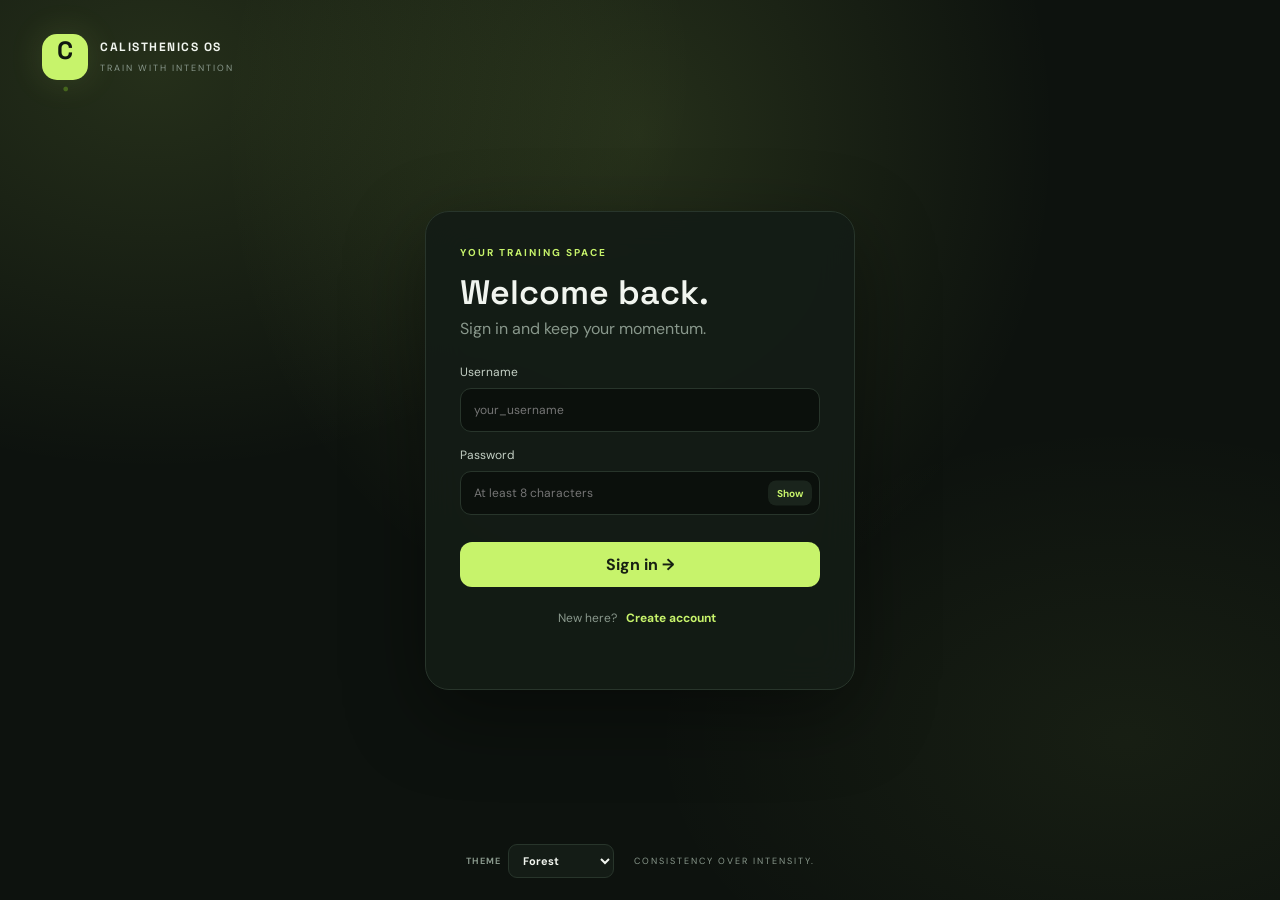
==== commit abf24192: "UI and func updated" ====
--- a/index.html
+++ b/index.html
@@ -1,62 +1,260 @@
+
 <!doctype html>
 <html lang="en">
 <head>
   <meta charset="UTF-8">
   <meta name="viewport" content="width=device-width, initial-scale=1">
   <meta name="theme-color" content="#0d120e">
+  <meta name="apple-mobile-web-app-capable" content="yes">
+  <meta name="apple-mobile-web-app-status-bar-style" content="black-translucent">
+  <meta name="apple-mobile-web-app-title" content="Calisthenics OS">
+  <link rel="manifest" href="./manifest.webmanifest">
+  <link rel="apple-touch-icon" href="./assets/icon-180.png">
   <meta name="description" content="Calisthenics OS — your personal training command center.">
+
   <title>Calisthenics OS</title>
+
+  <!-- Fonts -->
   <link rel="preconnect" href="https://fonts.googleapis.com">
   <link rel="preconnect" href="https://fonts.gstatic.com" crossorigin>
-  <link href="css/style.css" rel="stylesheet">
+
+  <!-- Local CSS: GitHub Pages -->
+  <link rel="stylesheet" href="./css/style.css">
+
 </head>
+
 <body>
+
+  <!-- BOOT SCREEN -->
   <div id="boot" class="boot-screen">
     <div class="boot-mark">C<span>.</span></div>
-    <div class="loader"></div>
+    <div class="boot-orbit"><div class="boot-orbit-core">C<span>.</span></div></div>
+    <div class="loader"><span></span></div>
     <p>BUILDING YOUR MOMENTUM</p>
+    <small class="boot-caption">PREPARING YOUR TRAINING SPACE</small>
   </div>
 
+
+  <!-- AUTHENTICATION -->
   <section id="authView" class="auth-wrap hidden">
-    <div class="auth-brand"><div class="brand-mark">C<span>.</span></div><div><b>CALISTHENICS OS</b><small>TRAIN WITH INTENTION</small></div></div>
+
+    <div class="auth-brand">
+      <div class="brand-mark">C<span>.</span></div>
+      <div>
+        <b>CALISTHENICS OS</b>
+        <small>TRAIN WITH INTENTION</small>
+      </div>
+    </div>
+
     <div class="auth-card">
+
       <div class="eyebrow">YOUR TRAINING SPACE</div>
+
       <h1 id="authTitle">Welcome back.</h1>
-      <p class="muted" id="authSubtitle">Sign in and keep your momentum.</p>
+
+      <p class="muted" id="authSubtitle">
+        Sign in and keep your momentum.
+      </p>
+
       <form id="authForm">
-        <label>Username<input id="authUsername" autocomplete="username" minlength="3" required placeholder="your_username"></label>
-        <label>Password<input id="authPassword" type="password" autocomplete="current-password" minlength="8" required placeholder="At least 8 characters"></label>
-        <label id="confirmWrap" class="hidden">Confirm password<input id="authConfirm" type="password" minlength="8" placeholder="Repeat password"></label>
-        <button class="btn primary full" id="authSubmit">Sign in <span>→</span></button>
+
+        <label>
+          Username
+          <input
+            id="authUsername"
+            autocomplete="username"
+            minlength="3"
+            required
+            placeholder="your_username"
+          >
+        </label>
+
+        <label>
+          Password
+          <div class="password-wrap">
+            <input
+              id="authPassword"
+              type="password"
+              autocomplete="current-password"
+              minlength="8"
+              required
+              placeholder="At least 8 characters"
+            >
+            <button class="password-toggle" type="button" data-password-toggle="authPassword" aria-label="Show password" aria-pressed="false">Show</button>
+          </div>
+          <small id="passwordError" class="field-error"></small>
+        </label>
+
+        <label id="confirmWrap" class="hidden">
+          Confirm password
+          <div class="password-wrap">
+            <input
+              id="authConfirm"
+              type="password"
+              minlength="8"
+              placeholder="Repeat password"
+            >
+            <button class="password-toggle" type="button" data-password-toggle="authConfirm" aria-label="Show password" aria-pressed="false">Show</button>
+          </div>
+        </label>
+
+        <button class="btn primary full" id="authSubmit">
+          Sign in <span>→</span>
+        </button>
+
       </form>
-      <p class="auth-switch"><span id="switchText">New here?</span> <button class="text-btn" id="switchAuth" type="button">Create account</button></p>
+
+      <p class="auth-switch">
+        <span id="switchText">New here?</span>
+        <button class="text-btn" id="switchAuth" type="button">
+          Create account
+        </button>
+      </p>
+
       <div id="authError" class="error-text"></div>
+
     </div>
-    <p class="auth-foot">CONSISTENCY OVER INTENSITY.</p>
+
+    <div class="auth-foot auth-controls">
+      <label class="theme-control" for="themeSelectAuth">THEME
+        <select id="themeSelectAuth" aria-label="Choose app theme">
+          <option value="forest">Forest</option>
+          <option value="ocean">Ocean</option>
+          <option value="sunset">Sunset</option>
+          <option value="midnight">Midnight</option>
+          <option value="violet">Violet</option>
+        </select>
+      </label>
+      <span>CONSISTENCY OVER INTENSITY.</span>
+    </div>
+
   </section>
 
+
+  <!-- APPLICATION -->
   <div id="appView" class="app-shell hidden">
+
     <aside class="sidebar">
-      <div class="side-brand"><div class="brand-mark">C<span>.</span></div><div><b>CALISTHENICS</b><small>OS / TRAINING</small></div></div>
+
+      <div class="side-brand">
+        <div class="brand-mark">C<span>.</span></div>
+        <div>
+          <b>CALISTHENICS</b>
+          <small>OS / TRAINING</small>
+        </div>
+      </div>
+
       <div class="side-label">WORKSPACE</div>
+
       <nav id="mainNav">
-        <button class="nav-item active" data-page="dashboard"><i>⌂</i> Dashboard</button>
-        <button class="nav-item" data-page="routines"><i>▤</i> My routines</button>
-        <button class="nav-item" data-page="workout"><i>◎</i> Workout log</button>
-        <button class="nav-item" data-page="progression"><i>↗</i> Progression</button>
-        <button class="nav-item" data-page="history"><i>◷</i> History</button>
-        <button class="nav-item" data-page="friends"><i>♧</i> Friends <span id="friendBadge" class="nav-badge hidden">0</span></button>
+
+        <button class="nav-item active" data-page="dashboard">
+          <i>⌂</i> Dashboard
+        </button>
+
+        <button class="nav-item" data-page="routines">
+          <i>▤</i> My routines
+        </button>
+
+        <button class="nav-item" data-page="workout">
+          <i>◎</i> Workout log
+        </button>
+
+        <button class="nav-item" data-page="progression">
+          <i>↗</i> Progression
+        </button>
+
+        <button class="nav-item" data-page="history">
+          <i>◷</i> History
+        </button>
+
+        <button class="nav-item" data-page="friends">
+          <i>♧</i> Friends
+          <span id="friendBadge" class="nav-badge hidden">0</span>
+        </button>
+
       </nav>
-      <div class="sidebar-bottom"><div class="mini-profile"><div class="avatar" id="sideAvatar">U</div><div class="profile-meta"><b id="sideName">Athlete</b><small>MEMBER</small></div><button id="logoutBtn" class="icon-btn" title="Log out">↗</button></div></div>
+
+      <div class="sidebar-bottom">
+
+        <div class="mini-profile">
+
+          <div class="avatar" id="sideAvatar">U</div>
+
+          <div class="profile-meta">
+            <b id="sideName">Athlete</b>
+            <small>MEMBER</small>
+          </div>
+
+          <button id="logoutBtn" class="icon-btn" title="Log out">
+            ↗
+          </button>
+
+        </div>
+
+      </div>
+
     </aside>
+
+
     <main class="main-area">
-      <header class="topbar"><button id="mobileMenu" class="icon-btn mobile-only">☰</button><div><div class="eyebrow" id="topEyebrow">OVERVIEW</div><div class="top-title" id="topTitle">Dashboard</div></div><div class="top-actions"><span class="live-dot"></span><span class="muted tiny">SYNCED</span><div class="avatar small" id="topAvatar">U</div></div></header>
+
+      <header class="topbar">
+
+        <button id="mobileMenu" class="icon-btn mobile-only">
+          ☰
+        </button>
+
+        <div>
+          <div class="eyebrow" id="topEyebrow">OVERVIEW</div>
+          <div class="top-title" id="topTitle">Dashboard</div>
+        </div>
+
+        <div class="top-actions">
+          <label class="theme-control app-theme-control" for="themeSelect" title="Choose colour theme">
+            <span class="theme-label">THEME</span>
+            <select id="themeSelect" aria-label="Choose app theme">
+              <option value="forest">Forest</option>
+              <option value="ocean">Ocean</option>
+              <option value="sunset">Sunset</option>
+              <option value="midnight">Midnight</option>
+              <option value="violet">Violet</option>
+            </select>
+          </label>
+          <button id="installAppBtn" class="btn secondary install-btn" type="button">
+            <span aria-hidden="true">↓</span> Install app
+          </button>
+          <span class="live-dot"></span>
+          <span class="muted tiny sync-label">SYNCED</span>
+          <div class="avatar small" id="topAvatar">U</div>
+        </div>
+
+      </header>
+
       <div id="pageContent" class="page-content"></div>
+
     </main>
+
   </div>
+
+
+  <!-- GLOBAL UI -->
   <div id="toast" class="toast"></div>
   <div id="modalRoot"></div>
-  <script src="js/config.js" defer></script>
-  <script src="js/app.js" defer></script>
+
+
+  <!-- JAVASCRIPT -->
+  <script src="./js/config.js" defer></script>
+  <script src="./js/app.js" defer></script>
+  <script>
+    if ('serviceWorker' in navigator) {
+      window.addEventListener('load', () => {
+        navigator.serviceWorker.register('./service-worker.js').catch(error => {
+          console.warn('Service worker registration failed:', error);
+        });
+      });
+    }
+  </script>
+
 </body>
 </html>
--- a/css/style.css
+++ b/css/style.css
@@ -3,3 +3,139 @@
 *{box-sizing:border-box}body{margin:0;background:var(--bg);color:var(--text);font-family:'DM Sans',sans-serif;min-height:100vh}button,input,select,textarea{font:inherit}button{cursor:pointer}.hidden{display:none!important}.muted{color:var(--muted)}.tiny{font-size:11px}.eyebrow{font-size:10px;letter-spacing:2px;color:var(--lime);font-weight:700}.boot-screen{position:fixed;inset:0;z-index:99;background:#0d120e;display:flex;align-items:center;justify-content:center;flex-direction:column;gap:18px;transition:opacity .45s}.boot-mark,.brand-mark{width:46px;height:46px;border-radius:15px;background:var(--lime);color:#101710;display:grid;place-items:center;font:700 25px 'Space Grotesk';box-shadow:0 0 35px #c7f36b22}.boot-mark span,.brand-mark span{color:#45651d}.boot-screen p{font-size:9px;letter-spacing:2.5px;color:var(--muted)}.loader{width:90px;height:3px;background:#273328;border-radius:9px;overflow:hidden}.loader:after{content:'';display:block;height:100%;width:45%;background:var(--lime);animation:load 1s infinite ease-in-out}@keyframes load{from{transform:translateX(-110%)}to{transform:translateX(230%)}}.auth-wrap{min-height:100vh;display:grid;place-items:center;padding:28px;background:radial-gradient(ellipse at 50% 15%,#243323 0,transparent 42%)}.auth-brand{position:absolute;top:34px;left:42px;display:flex;align-items:center;gap:12px}.auth-brand b,.side-brand b{font:700 12px 'Space Grotesk';letter-spacing:1.5px;display:block}.auth-brand small,.side-brand small{font-size:9px;color:var(--muted);letter-spacing:2px}.auth-card{width:min(430px,100%);background:#141c16eF;border:1px solid var(--line);border-radius:24px;padding:34px;box-shadow:0 25px 80px #0006;animation:rise .55s both}.auth-card h1{font:600 34px 'Space Grotesk';margin:12px 0 4px}.auth-card>p{margin:0 0 25px}.auth-card label,.field{display:block;color:#c4d0c5;font-size:12px;margin:15px 0}.auth-card input,.field input,.field select,.field textarea,.inline-input{width:100%;margin-top:8px;background:#0e150f;border:1px solid #2a382d;border-radius:11px;padding:13px;color:var(--text);outline:none}.auth-card input:focus,.field input:focus,.field select:focus,.field textarea:focus{border-color:var(--lime);box-shadow:0 0 0 3px #c7f36b12}.btn{border:0;border-radius:12px;padding:12px 16px;font-weight:700;transition:transform .2s,filter .2s}.btn:hover{transform:translateY(-2px);filter:brightness(1.08)}.primary{background:var(--lime);color:#172012}.secondary{background:#253329;color:var(--text);border:1px solid #35463a}.danger{background:#482a2a;color:#ffb4b4}.full{width:100%;margin-top:12px}.auth-switch{text-align:center;margin:22px 0 0!important;font-size:12px;color:var(--muted)}.text-btn{border:0;background:none;color:var(--lime);font-weight:700}.error-text{color:var(--red);font-size:12px;margin-top:12px;min-height:16px}.auth-foot{position:absolute;bottom:25px;font-size:9px;letter-spacing:3px;color:#536157}.app-shell{display:flex;min-height:100vh;animation:fade .4s}.sidebar{width:245px;background:#101711;border-right:1px solid var(--line);padding:26px 16px;display:flex;flex-direction:column;flex-shrink:0}.side-brand{display:flex;align-items:center;gap:11px;padding:0 9px 42px}.side-label{font-size:9px;color:#68766b;letter-spacing:2px;padding:0 12px 12px;font-weight:700}.sidebar nav{display:grid;gap:6px}.nav-item{position:relative;display:flex;align-items:center;gap:13px;border:0;background:transparent;color:#91a095;padding:13px 14px;border-radius:11px;text-align:left;font-size:13px}.nav-item i{font-style:normal;font-size:18px;width:18px;text-align:center}.nav-item:hover,.nav-item.active{background:#202d22;color:var(--lime)}.nav-item.active:before{content:'';position:absolute;left:-16px;width:3px;height:22px;background:var(--lime);border-radius:0 5px 5px 0}.nav-badge{margin-left:auto;background:var(--lime);color:#101710;border-radius:20px;padding:2px 7px;font-size:10px}.sidebar-bottom{margin-top:auto}.mini-profile{border-top:1px solid var(--line);padding:18px 4px 0;display:flex;align-items:center;gap:10px}.avatar{width:36px;height:36px;border-radius:12px;background:#2b3b2d;color:var(--lime);display:grid;place-items:center;font-weight:700}.avatar.small{width:32px;height:32px;border-radius:50%}.profile-meta{display:grid;gap:3px;flex:1;min-width:0}.profile-meta b{font-size:12px;overflow:hidden;text-overflow:ellipsis}.profile-meta small{font-size:9px;color:var(--muted);letter-spacing:1px}.icon-btn{border:0;background:transparent;color:var(--muted);font-size:18px;padding:7px;border-radius:9px}.icon-btn:hover{background:#263329;color:var(--lime)}.main-area{min-width:0;flex:1}.topbar{height:83px;border-bottom:1px solid var(--line);display:flex;align-items:center;padding:0 38px;gap:16px;position:sticky;top:0;background:#0d120eeF;backdrop-filter:blur(18px);z-index:5}.top-title{font:600 18px 'Space Grotesk';margin-top:3px}.top-actions{margin-left:auto;display:flex;align-items:center;gap:9px}.live-dot{width:7px;height:7px;border-radius:50%;background:var(--lime);box-shadow:0 0 12px var(--lime)}.page-content{padding:30px 38px 70px;max-width:1440px;margin:auto;animation:rise .35s both}.welcome-row{display:flex;align-items:flex-end;justify-content:space-between;gap:20px;margin-bottom:25px}.welcome-row h1{font:600 clamp(25px,3vw,36px) 'Space Grotesk';margin:8px 0}.welcome-row p{margin:0;color:var(--muted);font-size:13px}.grid{display:grid;gap:16px}.stats-grid{grid-template-columns:repeat(4,minmax(0,1fr));margin-bottom:18px}.card{background:var(--panel);border:1px solid var(--line);border-radius:var(--radius);padding:20px;min-width:0}.stat-card{padding:19px}.stat-head{display:flex;justify-content:space-between;color:var(--muted);font-size:11px}.stat-value{font:600 30px 'Space Grotesk';margin:14px 0 3px}.stat-note{font-size:10px;color:var(--muted)}.stat-icon{width:32px;height:32px;display:grid;place-items:center;background:#29382a;border-radius:10px;color:var(--lime);font-size:17px}.content-grid{grid-template-columns:minmax(0,1.55fr) minmax(270px,.85fr)}.card-title{display:flex;justify-content:space-between;align-items:center;gap:12px;margin-bottom:18px}.card-title h3{font:600 16px 'Space Grotesk';margin:0}.card-title p{margin:4px 0 0;font-size:11px;color:var(--muted)}.routine-list{display:grid;gap:8px}.routine-row{display:flex;align-items:center;gap:12px;padding:12px;border:1px solid #263329;border-radius:12px}.routine-check{width:25px;height:25px;border:1px solid #526153;border-radius:50%;display:grid;place-items:center;color:var(--lime);flex-shrink:0}.routine-row.done .routine-check{background:var(--lime);color:#172012;border-color:var(--lime)}.routine-info{flex:1;min-width:0}.routine-info b{display:block;font-size:12px}.routine-info small{color:var(--muted);font-size:10px}.progress-track{height:7px;background:#2a362c;border-radius:9px;overflow:hidden}.progress-fill{height:100%;background:var(--lime);border-radius:9px;transition:width .5s}.progress-caption{display:flex;justify-content:space-between;font-size:10px;color:var(--muted);margin:15px 0 8px}.skill-row{margin:14px 0}.skill-row>div:first-child{display:flex;justify-content:space-between;font-size:11px;margin-bottom:8px}.section-head{display:flex;align-items:center;justify-content:space-between;gap:16px;margin-bottom:22px}.section-head h1{font:600 28px 'Space Grotesk';margin:5px 0}.section-head p{font-size:12px;color:var(--muted);margin:0}.routine-cards{grid-template-columns:repeat(2,minmax(0,1fr))}.routine-card h3{font:600 17px 'Space Grotesk';margin:0 0 5px}.routine-card .muted{font-size:11px}.exercise-line{padding:11px 0;border-bottom:1px solid #27332a;display:flex;justify-content:space-between;gap:10px;font-size:12px}.exercise-line:last-child{border:0}.pill{font-size:9px;padding:5px 8px;border-radius:30px;background:#26382a;color:var(--lime);letter-spacing:.5px}.actions{display:flex;gap:8px;flex-wrap:wrap;margin-top:15px}.small-btn{font-size:11px;padding:8px 11px;border-radius:9px}.empty{padding:38px 18px;text-align:center;color:var(--muted);border:1px dashed #354337;border-radius:14px;font-size:12px}.table{width:100%;border-collapse:collapse;font-size:12px}.table th{text-align:left;color:var(--muted);font-size:9px;letter-spacing:1px;padding:11px;border-bottom:1px solid var(--line)}.table td{padding:13px 11px;border-bottom:1px solid #243027}.friend-row{display:flex;align-items:center;gap:12px;padding:13px 0;border-bottom:1px solid #29352b}.friend-row:last-child{border:0}.friend-info{flex:1}.friend-info b{font-size:12px;display:block}.friend-info small{font-size:10px;color:var(--muted)}.presence{width:7px;height:7px;border-radius:50%;background:#68756b;display:inline-block;margin-right:5px}.presence.online{background:var(--lime);box-shadow:0 0 8px #c7f36b88}.presence.workout{background:#5bb9ff;box-shadow:0 0 8px #5bb9ff88}.modal-backdrop{position:fixed;inset:0;background:#0009;backdrop-filter:blur(5px);z-index:20;display:grid;place-items:center;padding:18px;animation:fade .2s}.modal{width:min(560px,100%);max-height:88vh;overflow:auto;background:#151e17;border:1px solid #344337;border-radius:20px;padding:24px;box-shadow:0 30px 100px #0009;animation:rise .25s}.modal h2{font:600 21px 'Space Grotesk';margin:0 0 18px}.modal-actions{display:flex;justify-content:flex-end;gap:8px;margin-top:20px}.form-grid{display:grid;grid-template-columns:1fr 1fr;gap:0 12px}.field textarea{min-height:75px;resize:vertical}.exercise-editor{border:1px solid #2b392e;border-radius:12px;padding:12px;margin:12px 0}.exercise-editor-head{display:flex;justify-content:space-between;align-items:center;font-size:12px;margin-bottom:8px}.toast{position:fixed;bottom:24px;left:50%;transform:translate(-50%,20px);opacity:0;pointer-events:none;background:#d0f783;color:#14200f;padding:12px 18px;border-radius:12px;font-size:12px;font-weight:700;z-index:50;transition:.25s;box-shadow:0 12px 40px #0006}.toast.show{opacity:1;transform:translate(-50%,0)}.mobile-only{display:none}.muted-block{color:var(--muted);font-size:12px;line-height:1.6}.workout-exercise{padding:15px 0;border-bottom:1px solid var(--line)}.workout-exercise h4{margin:0 0 10px;font:600 14px 'Space Grotesk'}.set-inputs{display:grid;grid-template-columns:repeat(4,1fr);gap:7px}.set-inputs input{width:100%;min-width:0;background:#0d140f;color:white;border:1px solid #334136;border-radius:8px;padding:9px;font-size:11px}.search-row{display:flex;gap:8px}.search-row input{flex:1;min-width:0;background:#0d140f;border:1px solid #2b392e;color:white;border-radius:10px;padding:12px}.request-row{display:flex;align-items:center;gap:10px;padding:10px 0;border-bottom:1px solid var(--line)}@keyframes fade{from{opacity:0}to{opacity:1}}@keyframes rise{from{opacity:0;transform:translateY(12px)}to{opacity:1;transform:translateY(0)}}
 @media(max-width:900px){.sidebar{width:210px}.page-content{padding:25px 22px}.topbar{padding:0 22px}.stats-grid{grid-template-columns:repeat(2,1fr)}.content-grid{grid-template-columns:1fr}}
 @media(max-width:650px){.sidebar{position:fixed;z-index:30;left:-260px;top:0;bottom:0;width:245px;transition:left .25s;box-shadow:20px 0 60px #0006}.sidebar.open{left:0}.mobile-only{display:block}.topbar{height:70px;padding:0 15px}.page-content{padding:22px 15px 90px}.stats-grid{gap:9px}.stat-card{padding:14px}.stat-value{font-size:25px}.routine-cards{grid-template-columns:1fr}.welcome-row{align-items:flex-start;flex-direction:column}.welcome-row .btn{width:100%}.auth-brand{left:22px;top:22px}.auth-card{padding:25px}.set-inputs{grid-template-columns:repeat(2,1fr)}.form-grid{grid-template-columns:1fr}.section-head h1{font-size:24px}}
+.field-error {
+  display: block;
+  color: #ef4444;
+  font-size: 12px;
+  margin-top: 6px;
+}
+
+/* =========================================================
+   CALISTHENICS OS - THEME SYSTEM, MOTION & PWA UI
+   ========================================================= */
+
+:root {
+  --accent-rgb: 199,243,107;
+  --glow: rgba(199,243,107,.13);
+  --surface-deep: #0b100c;
+  color-scheme: dark;
+}
+:root[data-theme="ocean"] {
+  --bg:#08151d;--panel:#10232d;--panel2:#17313d;--line:#294653;
+  --text:#eaf7fb;--muted:#8ba9b5;--lime:#61d9e8;--lime2:#36bfd1;
+  --red:#ff8585;--accent-rgb:97,217,232;--glow:rgba(97,217,232,.15);--surface-deep:#061018;
+}
+:root[data-theme="sunset"] {
+  --bg:#1b1112;--panel:#29191a;--panel2:#382021;--line:#523033;
+  --text:#fff1e9;--muted:#b99b91;--lime:#ffad70;--lime2:#f28b55;
+  --red:#ff8585;--accent-rgb:255,173,112;--glow:rgba(255,173,112,.15);--surface-deep:#140c0d;
+}
+:root[data-theme="midnight"] {
+  --bg:#0b0d18;--panel:#15182a;--panel2:#1d2138;--line:#303653;
+  --text:#f0f2ff;--muted:#9299b7;--lime:#a9b8ff;--lime2:#8296f4;
+  --red:#ff8585;--accent-rgb:169,184,255;--glow:rgba(169,184,255,.16);--surface-deep:#080a13;
+}
+:root[data-theme="violet"] {
+  --bg:#130f1d;--panel:#20182e;--panel2:#2a2040;--line:#443357;
+  --text:#f7f0ff;--muted:#aa9bbd;--lime:#d4a4ff;--lime2:#b77be9;
+  --red:#ff8585;--accent-rgb:212,164,255;--glow:rgba(212,164,255,.16);--surface-deep:#0e0a17;
+}
+
+html { min-height:100%; background:var(--bg); }
+body {
+  background:
+    radial-gradient(ellipse at 12% 8%, var(--glow), transparent 34%),
+    radial-gradient(ellipse at 88% 82%, rgba(var(--accent-rgb),.055), transparent 30%),
+    var(--bg);
+  transition:background .45s ease,color .35s ease;
+}
+body:before, body:after {
+  content:"";position:fixed;z-index:-1;pointer-events:none;border-radius:50%;
+  filter:blur(65px);opacity:.13;animation:ambientDrift 18s ease-in-out infinite alternate;
+}
+body:before { width:260px;height:260px;top:14%;right:-100px;background:var(--lime); }
+body:after { width:220px;height:220px;bottom:3%;left:-100px;background:var(--lime2);animation-delay:-8s; }
+@keyframes ambientDrift { from{transform:translate3d(0,-12px,0) scale(.92)}to{transform:translate3d(-25px,25px,0) scale(1.12)} }
+
+.boot-screen { background:var(--bg);overflow:hidden; }
+.boot-orbit { width:74px;height:74px;border:1px solid rgba(var(--accent-rgb),.28);border-top-color:var(--lime);border-radius:50%;display:grid;place-items:center;animation:orbitSpin 1.7s linear infinite;box-shadow:0 0 38px var(--glow); }
+.boot-orbit-core { width:48px;height:48px;border-radius:15px;background:var(--lime);color:var(--bg);display:grid;place-items:center;font:700 25px 'Space Grotesk';box-shadow:0 0 30px var(--glow);animation:logoPulse 1.8s ease-in-out infinite; }
+.boot-orbit-core span { color:var(--panel); }
+.boot-screen .loader { width:118px;height:3px;background:var(--panel2); }
+.boot-screen .loader:after { background:linear-gradient(90deg,transparent,var(--lime),transparent);width:60%; }
+.boot-caption { color:var(--muted);font-size:8px;letter-spacing:2px;animation:fade 1.2s ease both; }
+@keyframes orbitSpin { to{transform:rotate(360deg)} }
+@keyframes logoPulse { 50%{transform:scale(.9);box-shadow:0 0 42px var(--glow)} }
+
+.auth-wrap { background:radial-gradient(ellipse at 50% 15%,var(--glow),transparent 46%); }
+.auth-card { background:color-mix(in srgb,var(--panel) 94%,transparent);border-color:var(--line);backdrop-filter:blur(18px); }
+.auth-card input,.field input,.field select,.field textarea,.inline-input,.search-row input,.set-inputs input { background:var(--surface-deep);border-color:var(--line);color:var(--text); }
+.password-wrap { position:relative;margin-top:8px; }
+.password-wrap input { margin-top:0!important;padding-right:72px!important; }
+.password-toggle { position:absolute;right:8px;top:50%;transform:translateY(-50%);border:0;border-radius:8px;padding:6px 9px;background:var(--panel2);color:var(--lime);font-size:10px;font-weight:700; }
+.password-toggle:hover { filter:brightness(1.2); }
+.auth-card .password-wrap { margin-top:8px; }
+.auth-card label .password-wrap input { margin-top:0; }
+
+.theme-control { display:flex;align-items:center;gap:7px;color:var(--muted);font-size:9px;letter-spacing:1px;font-weight:700;white-space:nowrap; }
+.theme-control select { background:var(--panel);border:1px solid var(--line);border-radius:9px;padding:8px 25px 8px 10px;color:var(--text);font-size:11px;letter-spacing:0;outline:none;max-width:112px; }
+.theme-control select:focus { border-color:var(--lime); }
+.auth-controls { position:absolute;bottom:22px;left:0;right:0;display:flex;align-items:center;justify-content:center;gap:20px; }
+.auth-controls>span { font-size:9px;letter-spacing:2px;color:var(--muted); }
+.app-theme-control { margin-right:3px; }
+.install-btn { padding:9px 12px;font-size:10px;white-space:nowrap; }
+.install-btn span { font-size:15px; }
+.topbar { background:color-mix(in srgb,var(--bg) 88%,transparent); }
+.sidebar { background:color-mix(in srgb,var(--bg) 88%,var(--panel)); }
+.card { transition:transform .25s ease,border-color .25s ease,box-shadow .25s ease,background .35s ease; }
+.card:hover { transform:translateY(-2px);border-color:rgba(var(--accent-rgb),.35);box-shadow:0 14px 35px rgba(0,0,0,.12); }
+.stat-icon { background:var(--panel2); }
+.nav-item:hover,.nav-item.active { background:var(--panel2); }
+.secondary { background:var(--panel2);border-color:var(--line); }
+.routine-row { border-color:var(--line); }
+.progress-track { background:var(--panel2); }
+.modal { background:var(--panel);border-color:var(--line); }
+.exercise-editor { border-color:var(--line); }
+.toast { background:var(--lime);color:var(--bg); }
+.page-content { animation:pageEnter .42s cubic-bezier(.2,.75,.25,1) both; }
+@keyframes pageEnter { from{opacity:0;transform:translateY(14px) scale(.995);filter:blur(3px)}to{opacity:1;transform:translateY(0) scale(1);filter:blur(0)} }
+.page-content .card { animation:cardEnter .5s both; }
+.page-content .card:nth-child(2){animation-delay:.06s}
+.page-content .card:nth-child(3){animation-delay:.12s}
+.page-content .card:nth-child(4){animation-delay:.18s}
+@keyframes cardEnter { from{opacity:0;transform:translateY(10px)}to{opacity:1;transform:translateY(0)} }
+
+.loading-state { min-height:300px;display:flex;flex-direction:column;align-items:center;justify-content:center;gap:15px;text-align:center; }
+.loading-spinner { width:42px;height:42px;border-radius:50%;border:3px solid var(--panel2);border-top-color:var(--lime);border-right-color:var(--lime);animation:orbitSpin .8s linear infinite;box-shadow:0 0 25px var(--glow); }
+.loading-copy { display:grid;gap:5px; }
+.loading-copy b { font:600 14px 'Space Grotesk'; }
+.loading-copy span { color:var(--muted);font-size:11px; }
+.loading-skeleton { display:flex;gap:7px;margin-top:7px; }
+.loading-skeleton i { display:block;width:48px;height:4px;border-radius:8px;background:var(--panel2);overflow:hidden;position:relative; }
+.loading-skeleton i:after { content:"";position:absolute;inset:0;background:var(--lime);transform:translateX(-100%);animation:skeletonSweep 1.3s ease-in-out infinite; }
+.loading-skeleton i:nth-child(2):after{animation-delay:.18s}.loading-skeleton i:nth-child(3):after{animation-delay:.36s}
+@keyframes skeletonSweep { to{transform:translateX(100%)} }
+
+.install-guide { max-width:430px; }
+.install-guide-icon { width:48px;height:48px;border-radius:15px;display:grid;place-items:center;background:var(--panel2);color:var(--lime);font-size:30px;margin-bottom:15px; }
+.install-steps { padding-left:22px;display:grid;gap:12px;color:var(--text);font-size:13px;line-height:1.5; }
+.install-steps li::marker { color:var(--lime);font-weight:700; }
+.share-symbol { display:inline-grid;place-items:center;border:1px solid var(--line);border-radius:5px;width:21px;height:21px;color:var(--lime);font-weight:700; }
+.install-guide .muted-block { margin-top:18px; }
+
+@media(max-width:760px) {
+  .top-actions { gap:6px; }
+  .app-theme-control .theme-label,.sync-label { display:none; }
+  .theme-control select { max-width:92px;padding:7px 18px 7px 7px;font-size:10px; }
+  .install-btn { padding:8px 9px;font-size:0; }
+  .install-btn span { font-size:16px; }
+  .auth-controls { flex-direction:column;gap:10px;bottom:14px; }
+}
+@media(max-width:420px) {
+  .top-actions .live-dot,.top-actions .sync-label { display:none; }
+  .topbar { gap:8px; }
+  .app-theme-control select { max-width:82px; }
+}
+@media(prefers-reduced-motion:reduce) {
+  *,*::before,*::after { animation-duration:.01ms!important;animation-iteration-count:1!important;scroll-behavior:auto!important;transition-duration:.01ms!important; }
+}
